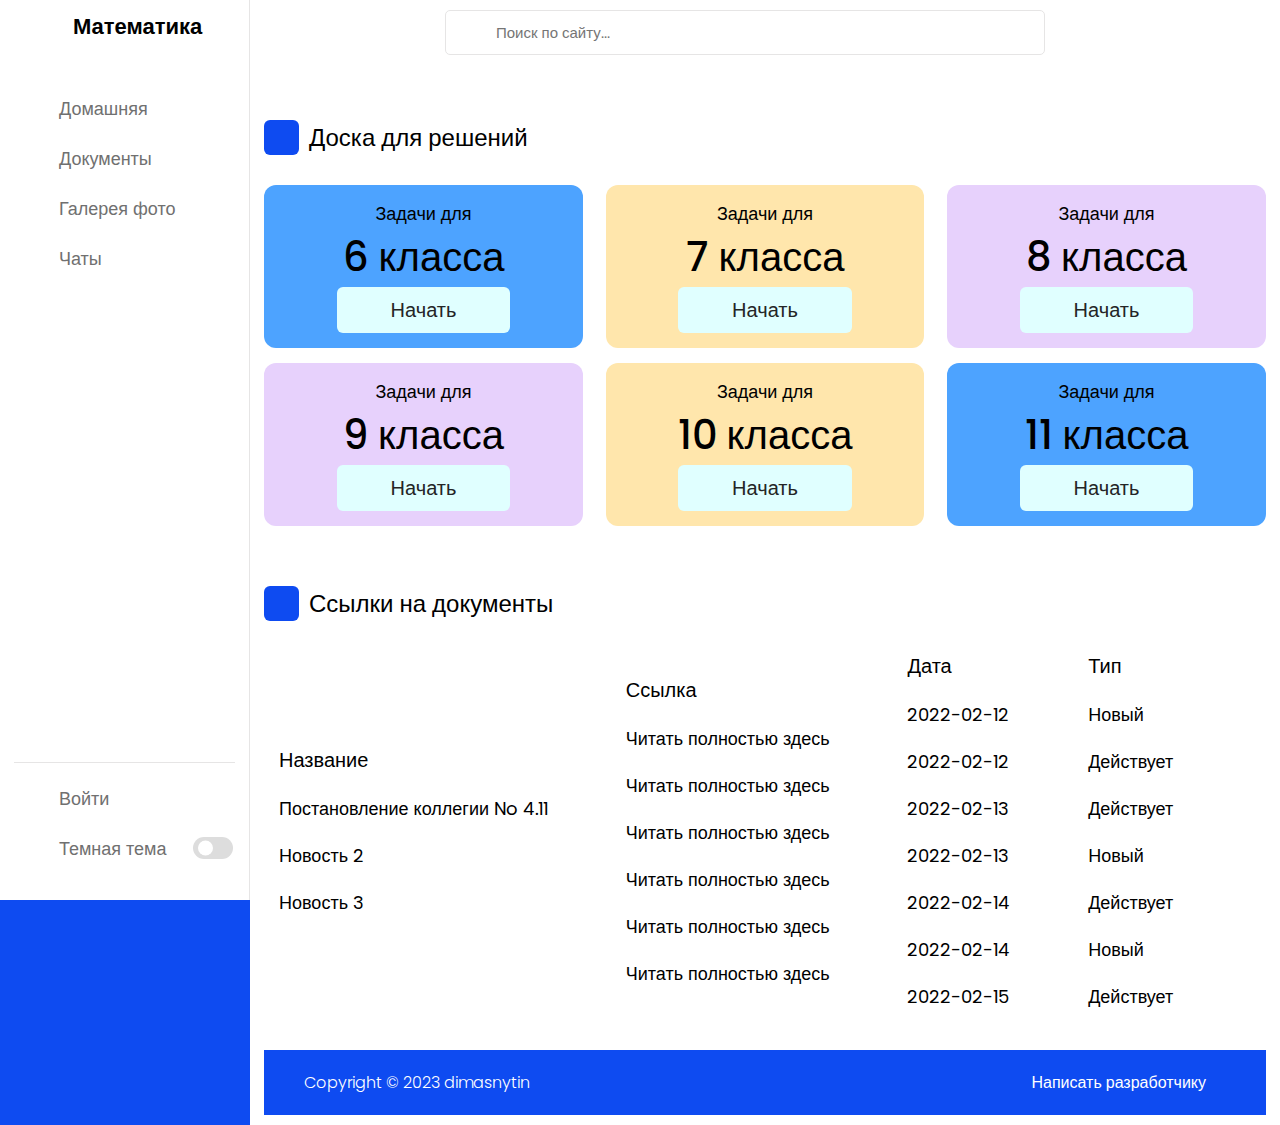
==== index.html @ 53bbb55c "add" ====
<!DOCTYPE html>
<html lang="ru" dir="auto">
<head>
    <meta charset="UTF-8">
    <meta http-equiv="X-UA-Compatible" content="IE=edge">
    <meta name="viewport" content="width=device-width, initial-scale=1.0">
    <meta property="og:title" content="Кабинет математики">
    <meta property="og:site_name" content="">
    <meta property="og:url" content="">
    <meta property="og:description" content="Кабинет математики с тестами для 6 - 11 класса">
    <meta property="og:image" content="./Images/1.jpg">
    <meta property="og:image:width" content="968" />
    <meta property="og:image:height" content="504" />
    <link rel="stylesheet" href="style.css">
    <link rel="stylesheet" href="https://unicons.iconscout.com/release/v4.0.0/css/line.css">

    <title>Кабинет математики</title> 
</head>
<body>
    <nav>
        <div class="logo-name">
            <div class="logo-image">
              <span class="logo_name"></span>
                <!-- <img src="images/logo.png" alt=""> -->
            </div>

            <span class="logo_name">Математика</span>
        </div>

        <div class="menu-items">
            <ul class="nav-links">
                <li><a href="index.html">
                    <i class="uil uil-estate"></i>
                    <span class="link-name">Домашняя</span>
                </a></li>
                <li><a href="document.html">
                    <i class="uil uil-files-landscapes"></i>
                    <span class="link-name">Документы</span>
                </a></li>
                <li><a href="gallery.html">
                    <i class="uil uil-thumbs-up"></i>
                    <span class="link-name">Галерея фото</span>
                </a></li>
                <!-- <li><a href="#">
                    <i class="uil uil-thumbs-up"></i>
                    <span class="link-name">Like</span>
                </a></li> -->
                <li><a href="#">
                    <i class="uil uil-comments"></i>
                    <span class="link-name">Чаты</span>
                </a></li>
                <!-- <li><a href="#">
                    <i class="uil uil-share"></i>
                    <span class="link-name">Share</span>
                </a></li> -->
            </ul>
            
            <ul class="logout-mode">
                <li><a href="#">
                    <i class="uil uil-signout"></i>
                    <span class="link-name">Войти</span>
                </a></li>

                <li class="mode">
                    <a href="#">
                        <i class="uil uil-moon"></i>
                    <span class="link-name">Темная тема</span>
                </a>

                <div class="mode-toggle">
                  <span class="switch"></span>
                </div>
            </li>
            </ul>
        </div>
    </nav>

    <section class="dashboard">
        <div class="top">
            <i class="uil uil-bars sidebar-toggle"></i>

            <div class="search-box">
                <i class="uil uil-search"></i>
                <input type="text" placeholder="Поиск по сайту...">
            </div>
            
            <img src="images/profile.jpg" alt="">
        </div>

        <div class="dash-content">

            <div class="overview">
                <div class="title">
                    <i class="uil uil-tachometer-fast-alt"></i>
                    <span class="text">Доска для решений</span>
                </div>

                <div class="boxes">
                    <div href="#" class="box box1">
                        <i class="uil uil-files-landscapes"></i>
                        <!-- <i class="uil uil-thumbs-up"></i> -->
                        <span class="text">Задачи для</span>
                        <span class="number">6 класса</span>
                        <a href="#" target="_blank"><button class="box-btn">Начать</button></a>
                    </div>

                    <div class="box box2">
                        <i class="uil uil-files-landscapes"></i>
                        <span class="text">Задачи для</span>
                        <span class="number">7 класса</span>
                        <a href="#" target="_blank"><button class="box-btn">Начать</button></a>
                    </div>

                    <div class="box box3">
                        <i class="uil uil-files-landscapes"></i>
                        <span class="text">Задачи для</span>
                        <span class="number">8 класса</span>
                        <a href="#" target="_blank"><button class="box-btn">Начать</button></a>
                    </div>

                    <div class="box box3" style="margin-top: 15px;">
                      <i class="uil uil-files-landscapes"></i>
                      <span class="text">Задачи для</span>
                      <span class="number">9 класса</span>
                      <a href="#" target="_blank"><button class="box-btn">Начать</button></a>
                    </div>

                    <div class="box box2" style="margin-top: 15px;">
                      <i class="uil uil-files-landscapes"></i>
                      <span class="text">Задачи для</span>
                      <span class="number">10 класса</span>
                      <a href="#" target="_blank"><button class="box-btn">Начать</button></a>
                    </div>

                    <div class="box box1" style="margin-top: 15px;">
                      <i class="uil uil-files-landscapes"></i>
                      <span class="text">Задачи для</span>
                      <span class="number">11 класса</span>
                      <a href="#" target="_blank"><button class="box-btn">Начать</button></a>
                    </div>
                    
                </div>
            </div>

            <div class="activity" id="link">
                <div class="title">
                    <i class="uil uil-clock-three"></i>
                    <span class="text">Ссылки на документы</span>
                </div>

                <div class="activity-data">
                    <div class="data names">
                        <span class="data-title">Название</span>
                        <span class="data-list">Постановление коллегии No 4.11</span>
                        <span class="data-list">Новость 2</span>
                        <span class="data-list">Новость 3</span>
                    </div>
                    <div class="data email">
                        <span class="data-title">Ссылка</span>
                        <a target="_blank" href="https://drive.google.com/file/d/1ecSXaBvtA6Xa_SGWwWv4cwvG-Q036D1-/view?usp=sharing" class="data-list">Читать полностью здесь</a>
                        <a href="#" class="data-list">Читать полностью здесь</a>
                        <a href="#" class="data-list">Читать полностью здесь</a>
                        <a href="#" class="data-list">Читать полностью здесь</a>
                        <a href="#" class="data-list">Читать полностью здесь</a>
                        <a href="#" class="data-list">Читать полностью здесь</a>
                    </div>
                    <div class="data joined">
                        <span class="data-title">Дата</span>
                        <span class="data-list">2022-02-12</span>
                        <span class="data-list">2022-02-12</span>
                        <span class="data-list">2022-02-13</span>
                        <span class="data-list">2022-02-13</span>
                        <span class="data-list">2022-02-14</span>
                        <span class="data-list">2022-02-14</span>
                        <span class="data-list">2022-02-15</span>
                    </div>
                    <div class="data type">
                        <span class="data-title">Тип</span>
                        <span class="data-list">Новый</span>
                        <span class="data-list">Действует</span>
                        <span class="data-list">Действует</span>
                        <span class="data-list">Новый</span>
                        <span class="data-list">Действует</span>
                        <span class="data-list">Новый</span>
                        <span class="data-list">Действует</span>
                    </div>
                    <div class="data status">
                        <span class="data-title"></span>
                        <span class="data-list"></span>
                        <span class="data-list"></span>
                        <span class="data-list"></span>
                        <span class="data-list"></span>
                        <span class="data-list"></span>
                        <span class="data-list"></span>
                        <span class="data-list"></span>
                    </div>
                </div>
            </div>

            <footer class="footer">

              <div class="bottom-details">
                <div class="bottom_text">
                  <span class="copyright_text">Copyright © 2023 <a href="https://dimasnytin.github.io/cv/">dimasnytin</a></span>
                  <span class="policy_terms">
                    <a href="https://dimasnytin.github.io/cv/">Написать разработчику</a>
                    <a href="#"></a>
                  </span>
                </div>
              </div>

            </footer>
        </div>
    </section>

    <script src="script.js"></script>
</body>
</html>
---- style.css ----
/* ===== Google Font Import - Poppins ===== */
@import url('https://fonts.googleapis.com/css2?family=Poppins:wght@200;300;400;500;600&display=swap');
*{
    margin: 0;
    padding: 0;
    box-sizing: border-box;
    font-family: 'Poppins', sans-serif;
}

:root{
    /* ===== Colors ===== */
    --primary-color: #0E4BF1;
    --panel-color: #FFF;
    --text-color: #000;
    --black-light-color: #707070;
    --border-color: #e6e5e5;
    --toggle-color: #DDD;
    --box1-color: #4DA3FF;
    --box2-color: #FFE6AC;
    --box3-color: #E7D1FC;
    --title-icon-color: #fff;
    
    /* ====== Transition ====== */
    --tran-05: all 0.5s ease;
    --tran-03: all 0.3s ease;
    --tran-03: all 0.2s ease;
}

body{
    min-height: 100vh;
    background-color: var(--primary-color);
}
body.dark{
    --primary-color: #3A3B3C;
    --panel-color: #242526;
    --text-color: #CCC;
    --black-light-color: #CCC;
    --border-color: #4D4C4C;
    --toggle-color: #FFF;
    --box1-color: #3A3B3C;
    --box2-color: #3A3B3C;
    --box3-color: #3A3B3C;
    --title-icon-color: #CCC;
}
/* === Custom Scroll Bar CSS === */
::-webkit-scrollbar {
    width: 8px;
}
::-webkit-scrollbar-track {
    background: #f1f1f1;
}
::-webkit-scrollbar-thumb {
    background: var(--primary-color);
    border-radius: 12px;
    transition: all 0.3s ease;
}

::-webkit-scrollbar-thumb:hover {
    background: #0b3cc1;
}

body.dark::-webkit-scrollbar-thumb:hover,
body.dark .activity-data::-webkit-scrollbar-thumb:hover{
    background: #3A3B3C;
}

nav{
    position: fixed;
    top: 0;
    left: 0;
    height: 100%;
    width: 250px;
    padding: 10px 14px;
    background-color: var(--panel-color);
    border-right: 1px solid var(--border-color);
    transition: var(--tran-05);
}
nav.close{
    width: 73px;
}
nav .logo-name{
    display: flex;
    align-items: center;
}
nav .logo-image{
    display: flex;
    justify-content: center;
    min-width: 45px;
}
nav .logo-image img{
    width: 40px;
    object-fit: cover;
    border-radius: 50%;
}

nav .logo-name .logo_name{
    font-size: 22px;
    font-weight: 600;
    color: var(--text-color);
    margin-left: 14px;
    transition: var(--tran-05);
}
nav.close .logo_name{
    opacity: 0;
    pointer-events: none;
}
nav .menu-items{
    margin-top: 40px;
    height: calc(100% - 90px);
    display: flex;
    flex-direction: column;
    justify-content: space-between;
}
.menu-items li{
    list-style: none;
}
.menu-items li a{
    display: flex;
    align-items: center;
    height: 50px;
    text-decoration: none;
    position: relative;
}
.nav-links li a:hover:before{
    content: "";
    position: absolute;
    left: -7px;
    height: 5px;
    width: 5px;
    border-radius: 50%;
    background-color: var(--primary-color);
}
body.dark li a:hover:before{
    background-color: var(--text-color);
}
.menu-items li a i{
    font-size: 24px;
    min-width: 45px;
    height: 100%;
    display: flex;
    align-items: center;
    justify-content: center;
    color: var(--black-light-color);
}
.menu-items li a .link-name{
    font-size: 18px;
    font-weight: 400;
    color: var(--black-light-color);    
    transition: var(--tran-05);
}
nav.close li a .link-name{
    opacity: 0;
    pointer-events: none;
}
.nav-links li a:hover i,
.nav-links li a:hover .link-name{
    color: var(--primary-color);
}
body.dark .nav-links li a:hover i,
body.dark .nav-links li a:hover .link-name{
    color: var(--text-color);
}
.menu-items .logout-mode{
    padding-top: 10px;
    border-top: 1px solid var(--border-color);
}
.menu-items .mode{
    display: flex;
    align-items: center;
    white-space: nowrap;
}
.menu-items .mode-toggle{
    position: absolute;
    right: 14px;
    height: 50px;
    min-width: 45px;
    display: flex;
    align-items: center;
    justify-content: center;
    cursor: pointer;
}
.mode-toggle .switch{
    position: relative;
    display: inline-block;
    height: 22px;
    width: 40px;
    border-radius: 25px;
    background-color: var(--toggle-color);
}
.switch:before{
    content: "";
    position: absolute;
    left: 5px;
    top: 50%;
    transform: translateY(-50%);
    height: 15px;
    width: 15px;
    background-color: var(--panel-color);
    border-radius: 50%;
    transition: var(--tran-03);
}
body.dark .switch:before{
    left: 20px;
}

.dashboard{
    position: relative;
    left: 250px;
    background-color: var(--panel-color);
    min-height: 100vh;
    width: calc(100% - 250px);
    padding: 10px 14px;
    transition: var(--tran-05);
}
nav.close ~ .dashboard{
    left: 73px;
    width: calc(100% - 73px);
}
.dashboard .top{
    position: fixed;
    top: 0;
    left: 250px;
    display: flex;
    width: calc(100% - 250px);
    justify-content: space-between;
    align-items: center;
    padding: 10px 14px;
    background-color: var(--panel-color);
    transition: var(--tran-05);
    z-index: 10;
}
nav.close ~ .dashboard .top{
    left: 73px;
    width: calc(100% - 73px);
}
.dashboard .top .sidebar-toggle{
    font-size: 26px;
    color: var(--text-color);
    cursor: pointer;
}
.dashboard .top .search-box{
    position: relative;
    height: 45px;
    max-width: 600px;
    width: 100%;
    margin: 0 30px;
}
.top .search-box input{
    position: absolute;
    border: 1px solid var(--border-color);
    background-color: var(--panel-color);
    padding: 0 25px 0 50px;
    border-radius: 5px;
    height: 100%;
    width: 100%;
    color: var(--text-color);
    font-size: 15px;
    font-weight: 400;
    outline: none;
}
.top .search-box i{
    position: absolute;
    left: 15px;
    font-size: 22px;
    z-index: 10;
    top: 50%;
    transform: translateY(-50%);
    color: var(--black-light-color);
}
.top img{
    width: 40px;
    border-radius: 50%;
}
.dashboard .dash-content{
    padding-top: 50px;
}
.dash-content .title{
    display: flex;
    align-items: center;
    margin: 60px 0 30px 0;
}
.dash-content .title i{
    position: relative;
    height: 35px;
    width: 35px;
    background-color: var(--primary-color);
    border-radius: 6px;
    color: var(--title-icon-color);
    display: flex;
    align-items: center;
    justify-content: center;
    font-size: 24px;
}
.dash-content .title .text{
    font-size: 24px;
    font-weight: 500;
    color: var(--text-color);
    margin-left: 10px;
}
.dash-content .boxes{
    display: flex;
    align-items: center;
    justify-content: space-between;
    flex-wrap: wrap;
}
.dash-content .boxes .box{
    display: flex;
    flex-direction: column;
    align-items: center;
    border-radius: 12px;
    width: calc(100% / 3 - 15px);
    padding: 15px 20px;
    background-color: var(--box1-color);
    transition: var(--tran-05);
}
.boxes .box i{
    font-size: 35px;
    color: var(--text-color);
}
.boxes .box .text{
    white-space: nowrap;
    font-size: 18px;
    font-weight: 500;
    color: var(--text-color);
}
.boxes .box .number{
    font-size: 40px;
    font-weight: 500;
    color: var(--text-color);
}
.boxes .box.box2{
    background-color: var(--box2-color);
}
.boxes .box.box3{
    background-color: var(--box3-color);
}

button {
  padding: 8px 54px;
  font-size: 20px;
  outline: none;
  border: none;
  /* background-color: #4070f4; */
  /* color: #fff; */
  background-color: lightcyan;
  color: #242526;
  border-radius: 6px;
  cursor: pointer;
  transition: 0.3s;
}

button:hover {
  background-color: #0e4bf1;
  color: var(--panel-color);
}

.dash-content .activity .activity-data{
    display: flex;
    justify-content: space-between;
    align-items: center;
    width: 100%;
}

.activity .activity-data{
    display: flex;
}
.activity-data .data{
    display: flex;
    flex-direction: column;
    margin: 0 15px;
}
.activity-data .data-title{
    font-size: 20px;
    font-weight: 500;
    color: var(--text-color);
}
.activity-data .data .data-list{
    font-size: 18px;
    font-weight: 400;
    margin-top: 20px;
    text-decoration: none;
    white-space: nowrap;
    color: var(--text-color);
}

.activity-data .data .data-list:hover{
  color: var(--primary-color);
}

/* gallery style */
.image-mosaic {
  display: grid;
  gap: 1rem;
  grid-template-columns: repeat(auto-fit, minmax(240px, 1fr));
  grid-auto-rows: 240px;
}

.card {
  display: flex;
  flex-direction: column;
  justify-content: center;
  align-items: center;
  background: #353535;
  font-size: 3rem;
  color: #fff;
  box-shadow: rgba(3, 8, 20, 0.1) 0px 0.15rem 0.5rem, rgba(2, 8, 20, 0.1) 0px 0.075rem 0.175rem;
  height: 100%;
  width: 100%;
  border-radius: 4px;
  transition: all 500ms;
  overflow: hidden;
  background-size: cover;
  background-position: center;
  background-repeat: no-repeat;
  padding: 0;
  margin: 0;
}


/* mobile style */

@media (max-width: 1000px) {
    nav{
        width: 73px;
    }
    nav.close{
        width: 250px;
    }
    nav .logo_name{
        opacity: 0;
        pointer-events: none;
    }
    nav.close .logo_name{
        opacity: 1;
        pointer-events: auto;
    }
    nav li a .link-name{
        opacity: 0;
        pointer-events: none;
    }
    nav.close li a .link-name{
        opacity: 1;
        pointer-events: auto;
    }
    nav ~ .dashboard{
        left: 73px;
        width: calc(100% - 73px);
    }
    nav.close ~ .dashboard{
        left: 250px;
        width: calc(100% - 250px);
    }
    nav ~ .dashboard .top{
        left: 73px;
        width: calc(100% - 73px);
    }
    nav.close ~ .dashboard .top{
        left: 250px;
        width: calc(100% - 250px);
    }
    .activity .activity-data{
        overflow-X: scroll;
    }
}

@media (max-width: 780px) {
    .dash-content .boxes .box{
        width: calc(100% / 2 - 15px);
        margin-top: 15px;
    }
}

/* from gallery mobile */
@media screen and (min-width: 600px) {
  .card-tall {
    grid-row: span 2 / auto;
  }

  .card-wide {
    grid-column: span 2 / auto;
  }
}

@media (max-width: 560px) {
    .dash-content .boxes .box{
        width: 100% ;
    }
}
@media (max-width: 400px) {
    nav{
        width: 0px;
    }
    nav.close{
        width: 73px;
    }
    nav .logo_name{
        opacity: 0;
        pointer-events: none;
    }
    nav.close .logo_name{
        opacity: 0;
        pointer-events: none;
    }
    nav li a .link-name{
        opacity: 0;
        pointer-events: none;
    }
    nav.close li a .link-name{
        opacity: 0;
        pointer-events: none;
    }
    nav ~ .dashboard{
        left: 0;
        width: 100%;
    }
    nav.close ~ .dashboard{
        left: 73px;
        width: calc(100% - 73px);
    }
    nav ~ .dashboard .top{
        left: 0;
        width: 100%;
    }
    nav.close ~ .dashboard .top{
        left: 0;
        width: 100%;
    }
}

/* стили нижний футер колотун */

footer .bottom-details {
  margin-top: 40px;
  width: 100%;
  background: var(--primary-color);
}

footer .bottom-details .bottom_text {
  max-width: 1250px;
  margin: auto;
  padding: 20px 40px;
  display: flex;
  justify-content: space-between;
}

.bottom-details .bottom_text span,
.bottom-details .bottom_text a {
  font-size: 16px;
  font-weight: 300;
  color: #fff;
  opacity: 1;
  text-decoration: none;
}

.bottom-details .bottom_text a:hover {
  opacity: 1;
  text-decoration: underline;
}

.bottom-details .bottom_text a {
  margin-right: 10px;
}

@media (max-width: 900px) {
  footer .content .link-boxes {
    flex-wrap: wrap;
  }

  footer .content .link-boxes .input-box {
    width: 40%;
    margin-top: 10px;
  }
}

@media (max-width: 700px) {
  footer {
    position: relative;
  }

  .content .top .logo-details {
    font-size: 26px;
  }

  .content .top .media-icons a {
    height: 35px;
    width: 35px;
    font-size: 14px;
    line-height: 35px;
  }

  footer .content .link-boxes .box {
    width: calc(100% / 3 - 10px);
  }

  footer .content .link-boxes .input-box {
    width: 60%;
  }

  .bottom-details .bottom_text span,
  .bottom-details .bottom_text a {
    font-size: 12px;
  }
}

@media (max-width: 520px) {
  footer::before {
    top: 145px;
  }

  footer .content .top {
    flex-direction: column;
  }

  .content .top .media-icons {
    margin-top: 16px;
  }

  footer .content .link-boxes .box {
    width: calc(100% / 2 - 10px);
  }

  footer .content .link-boxes .input-box {
    width: 100%;
  }
}
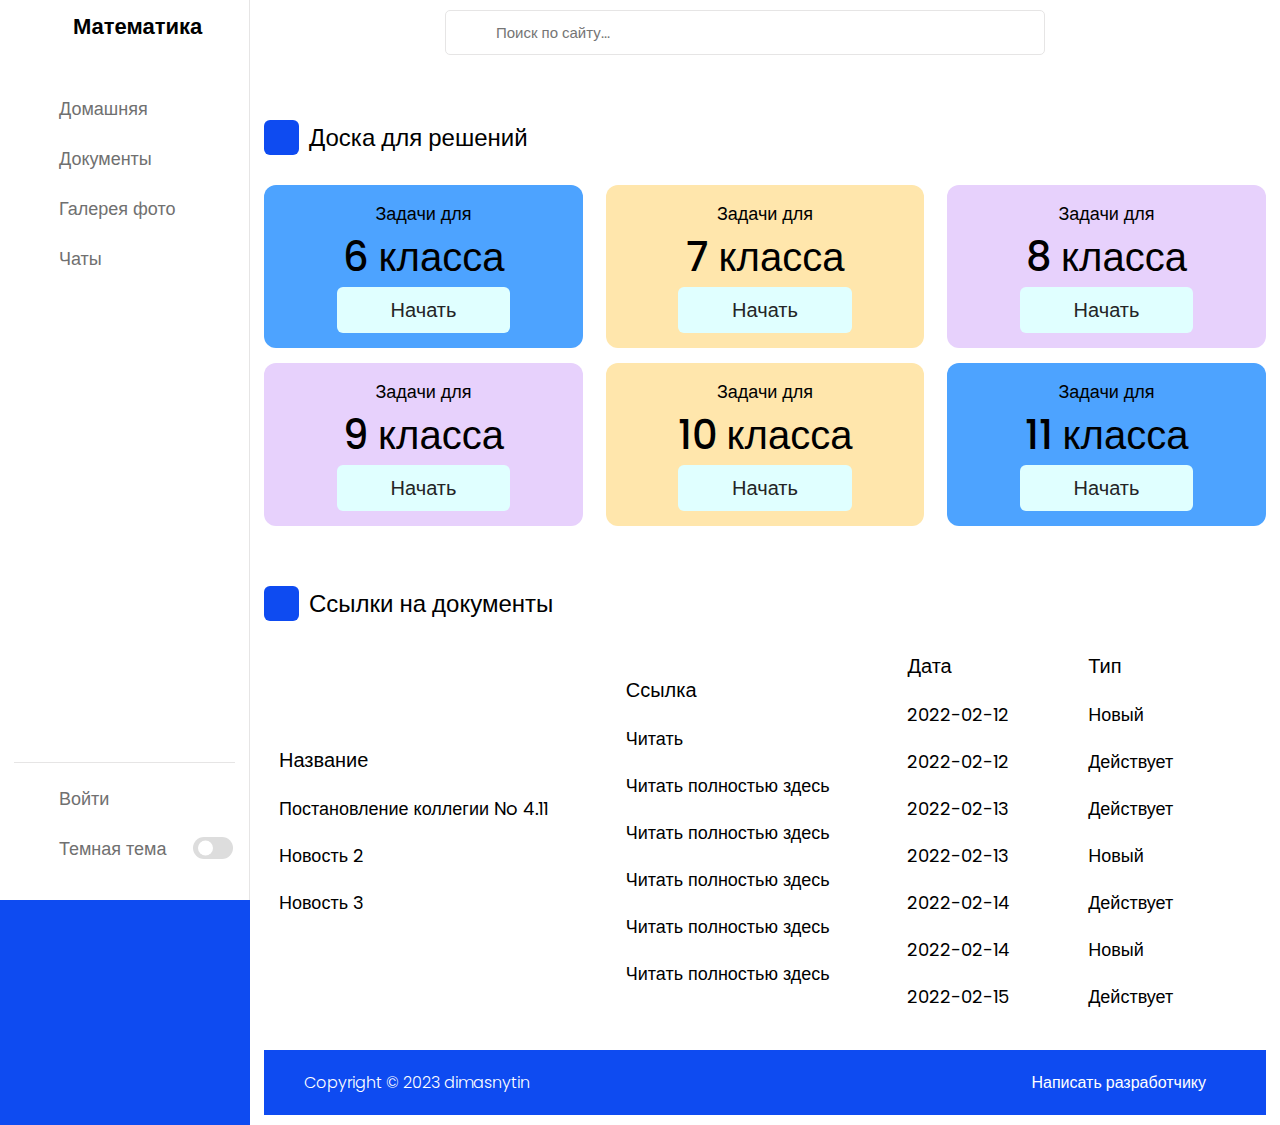
==== commit f708708a: "просто читать название кнопки" ====
--- a/index.html
+++ b/index.html
@@ -157,7 +157,8 @@
                     </div>
                     <div class="data email">
                         <span class="data-title">Ссылка</span>
-                        <a target="_blank" href="https://drive.google.com/file/d/1ecSXaBvtA6Xa_SGWwWv4cwvG-Q036D1-/view?usp=sharing" class="data-list">Читать полностью здесь</a>
+                        <a target="_blank" href="https://drive.google.com/file/d/1ecSXaBvtA6Xa_SGWwWv4cwvG-Q036D1-/view?usp=sharing" class="data-list">Читать</a>
+
                         <a href="#" class="data-list">Читать полностью здесь</a>
                         <a href="#" class="data-list">Читать полностью здесь</a>
                         <a href="#" class="data-list">Читать полностью здесь</a>
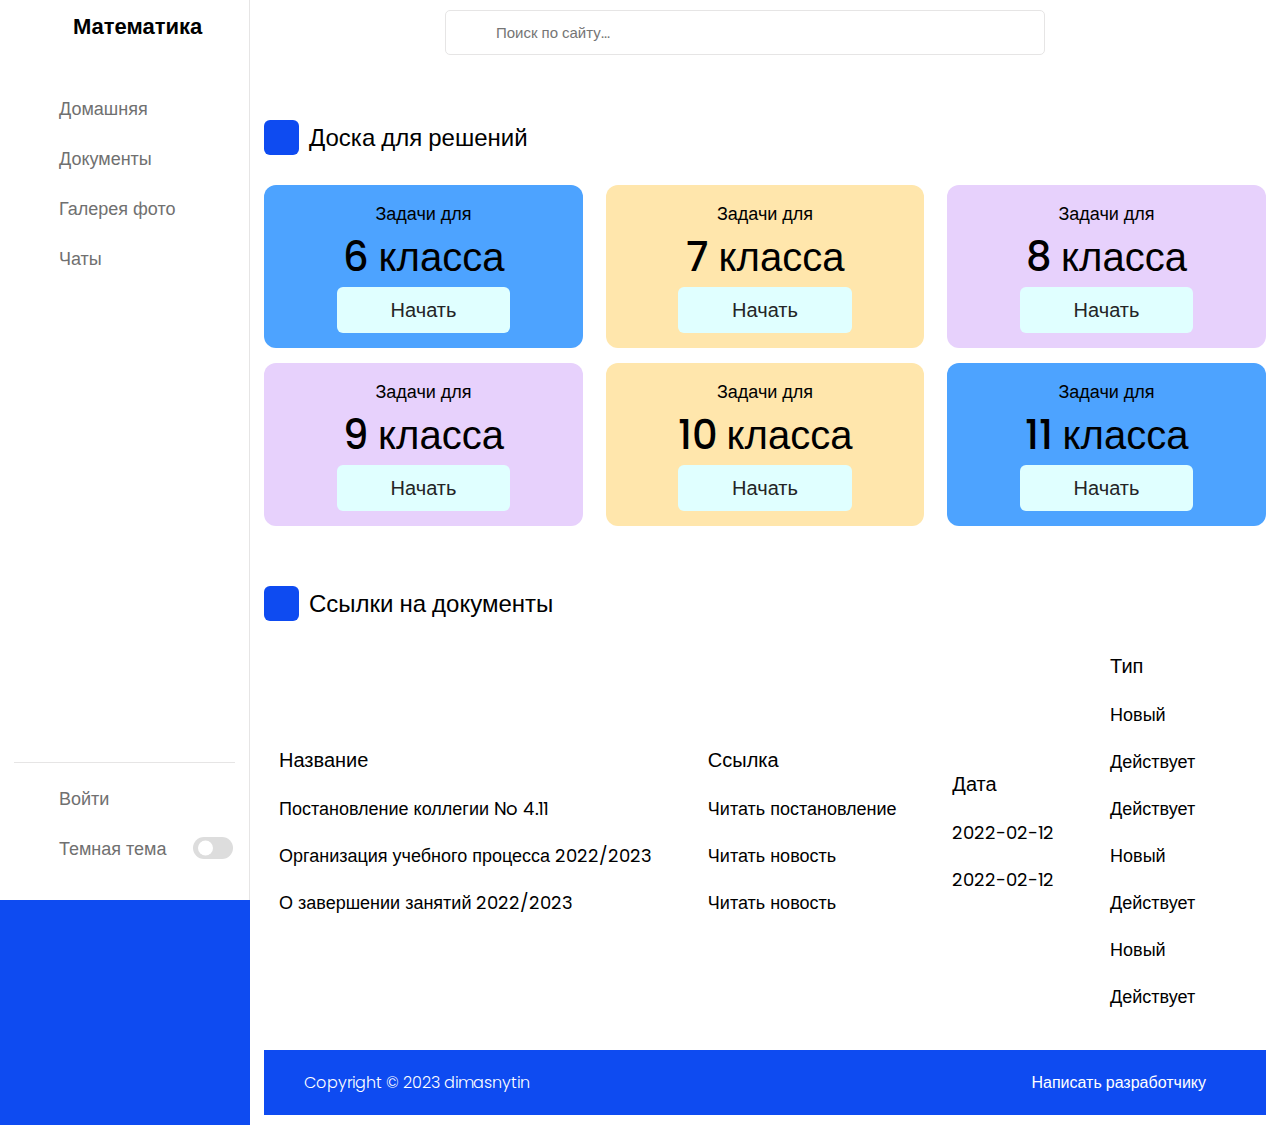
==== commit 454632f1: "add 2news" ====
--- a/index.html
+++ b/index.html
@@ -152,28 +152,23 @@
                     <div class="data names">
                         <span class="data-title">Название</span>
                         <span class="data-list">Постановление коллегии No 4.11</span>
-                        <span class="data-list">Новость 2</span>
-                        <span class="data-list">Новость 3</span>
+                        <span class="data-list">Организация учебного процесса 2022/2023</span>
+                        <span class="data-list">О завершении занятий 2022/2023</span>
                     </div>
                     <div class="data email">
                         <span class="data-title">Ссылка</span>
-                        <a target="_blank" href="https://drive.google.com/file/d/1ecSXaBvtA6Xa_SGWwWv4cwvG-Q036D1-/view?usp=sharing" class="data-list">Читать</a>
-
-                        <a href="#" class="data-list">Читать полностью здесь</a>
-                        <a href="#" class="data-list">Читать полностью здесь</a>
-                        <a href="#" class="data-list">Читать полностью здесь</a>
-                        <a href="#" class="data-list">Читать полностью здесь</a>
-                        <a href="#" class="data-list">Читать полностью здесь</a>
+                        <a target="_blank" href="https://drive.google.com/file/d/1ecSXaBvtA6Xa_SGWwWv4cwvG-Q036D1-/view?usp=sharing" class="data-list">Читать постановление</a>
+
+                        <a target="_blank" href="https://adu.by/ru/homepage/obrazovatelnyj-protsess-2022-2023-uchebnyj-god/obshchee-srednee-obrazovanie-2022-2023/304-uchebnye-predmety-v-xi-klassy-2022-2023/3811-matematika.html" class="data-list">Читать новость</a>
+
+                        <a target="_blank" href="https://adu.by/ru/homepage/obrazovatelnyj-protsess-2022-2023-uchebnyj-god/obshchee-srednee-obrazovanie-2022-2023/3780-instruktivno-metodicheskie-pis-ma.html" class="data-list">Читать новость</a>
+                        
                     </div>
                     <div class="data joined">
                         <span class="data-title">Дата</span>
                         <span class="data-list">2022-02-12</span>
                         <span class="data-list">2022-02-12</span>
-                        <span class="data-list">2022-02-13</span>
-                        <span class="data-list">2022-02-13</span>
-                        <span class="data-list">2022-02-14</span>
-                        <span class="data-list">2022-02-14</span>
-                        <span class="data-list">2022-02-15</span>
+                        
                     </div>
                     <div class="data type">
                         <span class="data-title">Тип</span>
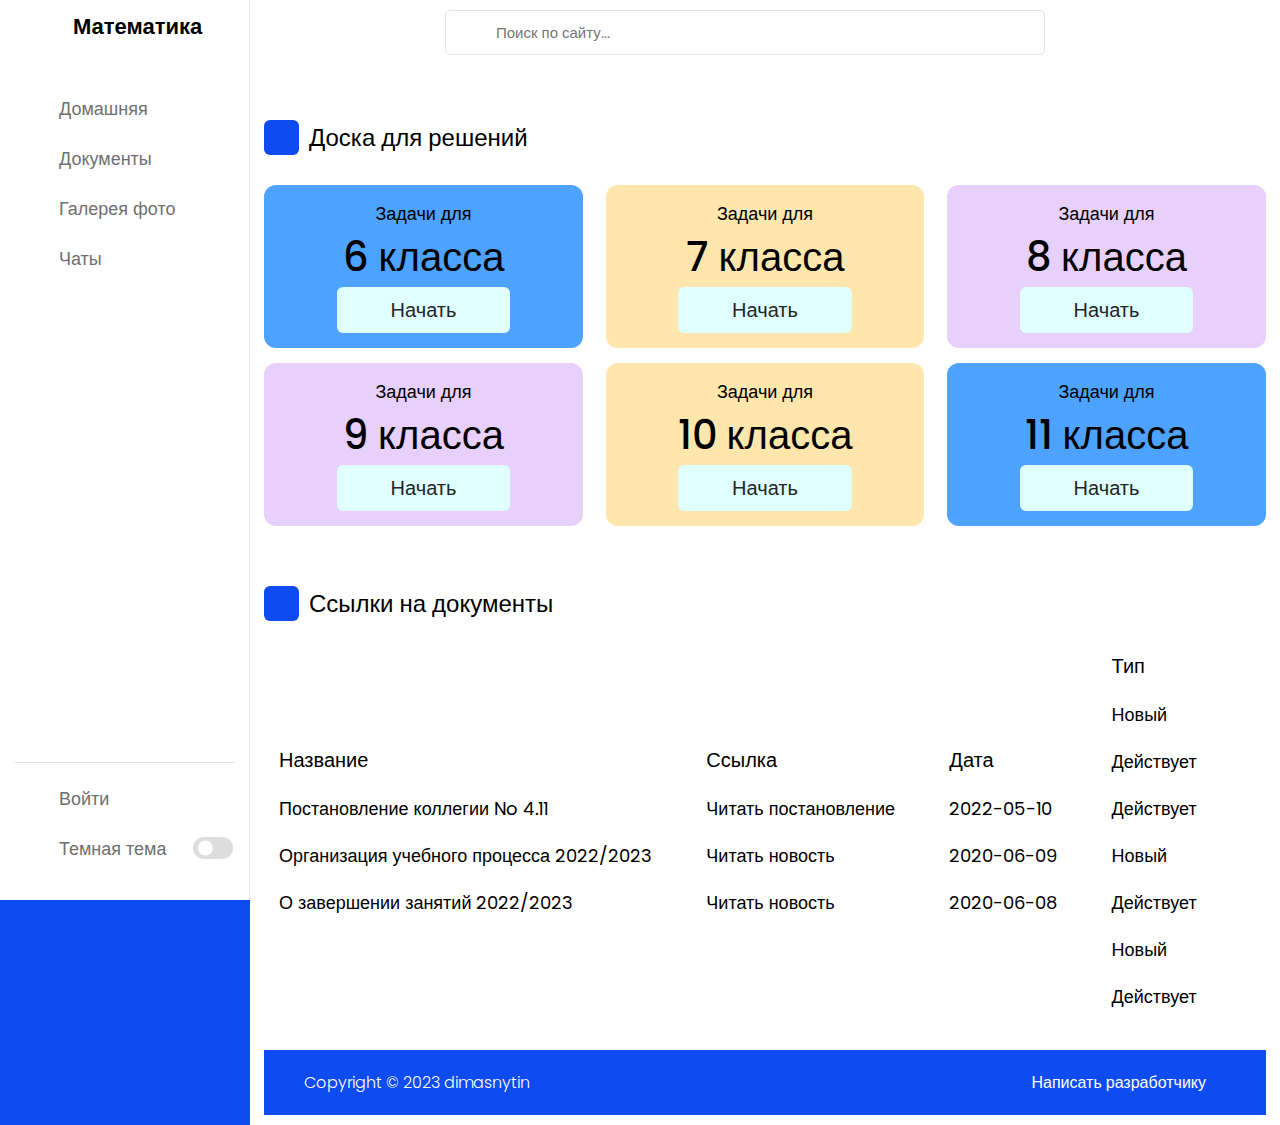
==== commit dc0e1b0a: "add data" ====
--- a/index.html
+++ b/index.html
@@ -166,8 +166,9 @@
                     </div>
                     <div class="data joined">
                         <span class="data-title">Дата</span>
-                        <span class="data-list">2022-02-12</span>
-                        <span class="data-list">2022-02-12</span>
+                        <span class="data-list">2022-05-10</span>
+                        <span class="data-list">2020-06-09</span>
+                        <span class="data-list">2020-06-08</span>
                         
                     </div>
                     <div class="data type">
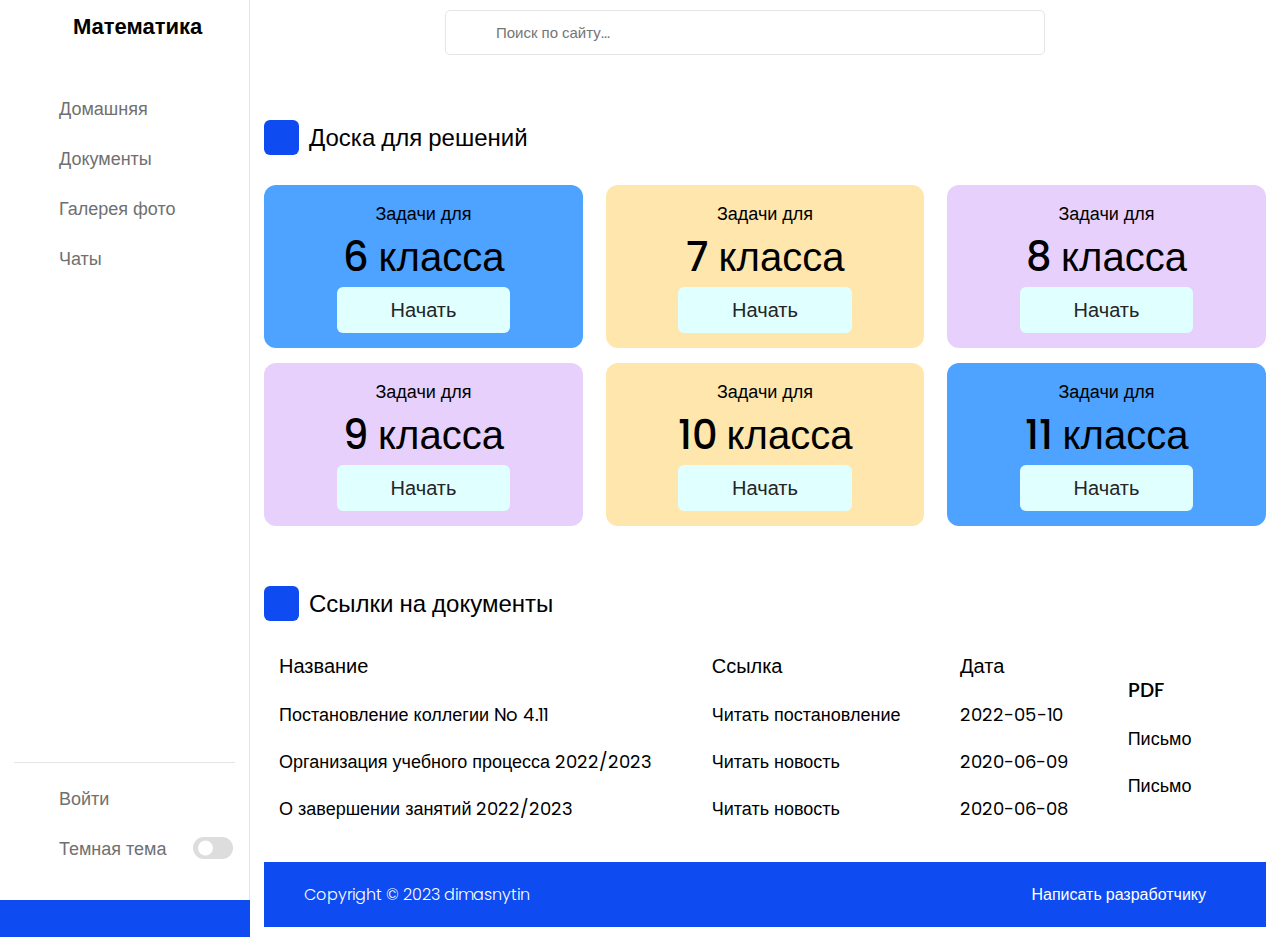
==== commit 06f8e7f5: "add new change" ====
--- a/index.html
+++ b/index.html
@@ -172,22 +172,13 @@
                         
                     </div>
                     <div class="data type">
-                        <span class="data-title">Тип</span>
-                        <span class="data-list">Новый</span>
-                        <span class="data-list">Действует</span>
-                        <span class="data-list">Действует</span>
-                        <span class="data-list">Новый</span>
-                        <span class="data-list">Действует</span>
-                        <span class="data-list">Новый</span>
-                        <span class="data-list">Действует</span>
+                        <span class="data-title">PDF</span>
+                        <span class="data-list">Письмо</span>
+                        <span class="data-list">Письмо</span>
+                        
                     </div>
                     <div class="data status">
                         <span class="data-title"></span>
-                        <span class="data-list"></span>
-                        <span class="data-list"></span>
-                        <span class="data-list"></span>
-                        <span class="data-list"></span>
-                        <span class="data-list"></span>
                         <span class="data-list"></span>
                         <span class="data-list"></span>
                     </div>
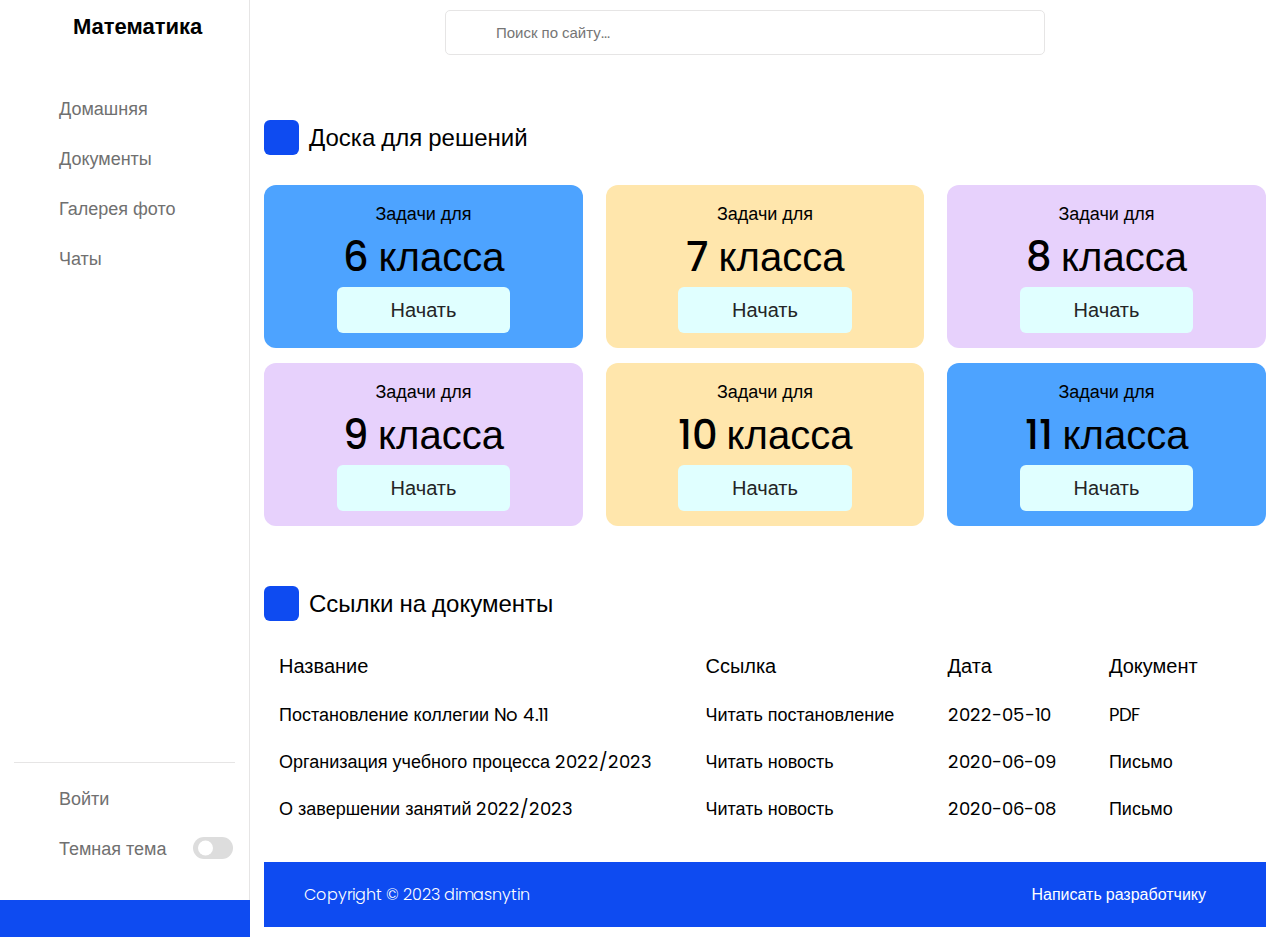
==== commit f858f565: "add pdf" ====
--- a/index.html
+++ b/index.html
@@ -172,7 +172,8 @@
                         
                     </div>
                     <div class="data type">
-                        <span class="data-title">PDF</span>
+                        <span class="data-title">Документ</span>
+                        <span class="data-list">PDF</span>
                         <span class="data-list">Письмо</span>
                         <span class="data-list">Письмо</span>
                         
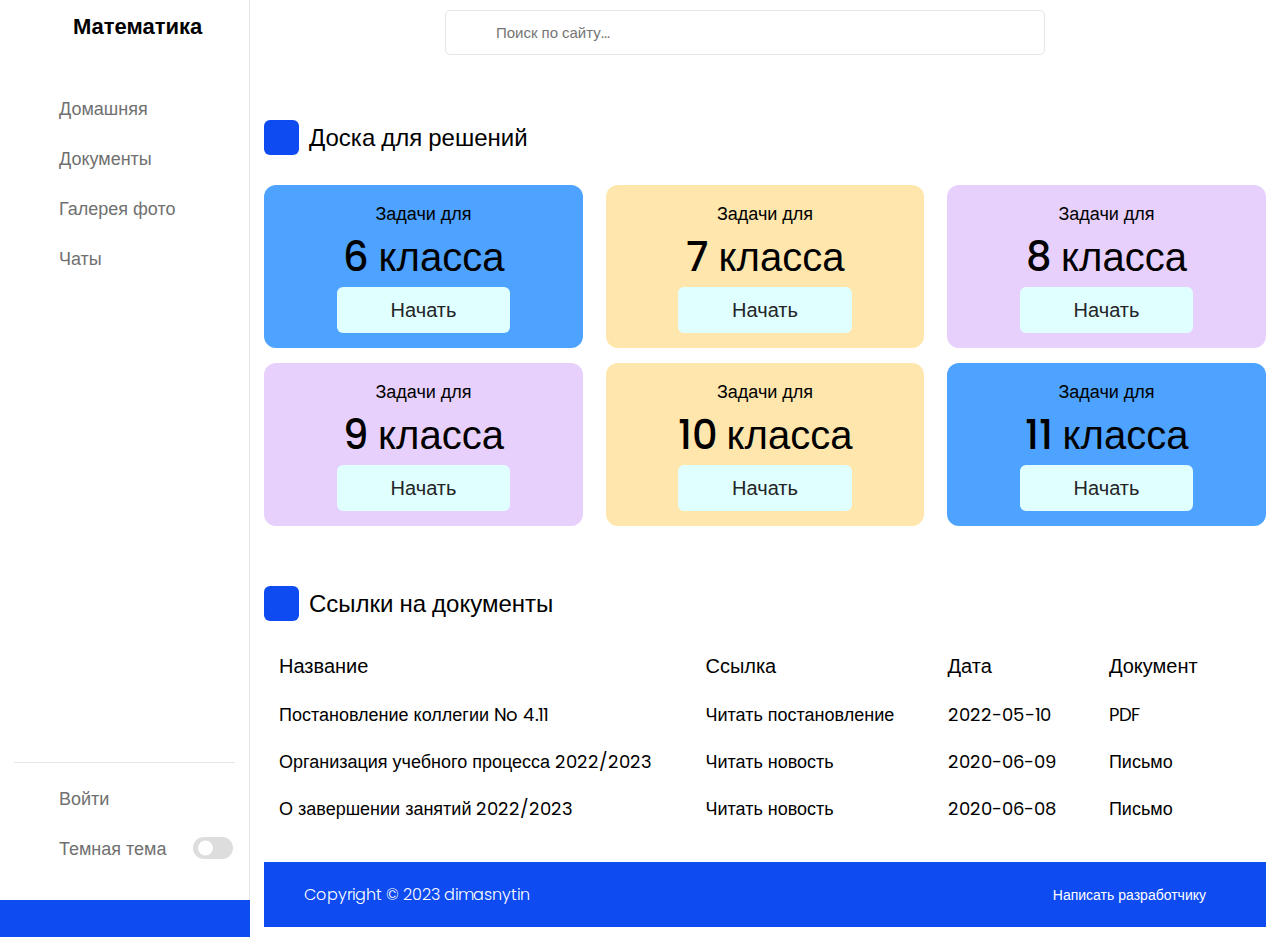
==== commit 98a9aa55: "add style footer" ====
--- a/index.html
+++ b/index.html
@@ -192,7 +192,7 @@
                 <div class="bottom_text">
                   <span class="copyright_text">Copyright © 2023 <a href="https://dimasnytin.github.io/cv/">dimasnytin</a></span>
                   <span class="policy_terms">
-                    <a href="https://dimasnytin.github.io/cv/">Написать разработчику</a>
+                    <a style="font-family: 'Poppins', sans-serif; font-size: 14px; font-weight: 500;" href="https://dimasnytin.github.io/cv/">Написать разработчику</a>
                     <a href="#"></a>
                   </span>
                 </div>
--- a/style.css
+++ b/style.css
@@ -561,6 +561,12 @@
   margin-right: 10px;
 }
 
+.copyright_text{
+  font-family: 'Poppins', sans-serif;
+  font-size: 14px;
+  font-weight: 500;
+}
+
 @media (max-width: 900px) {
   footer .content .link-boxes {
     flex-wrap: wrap;
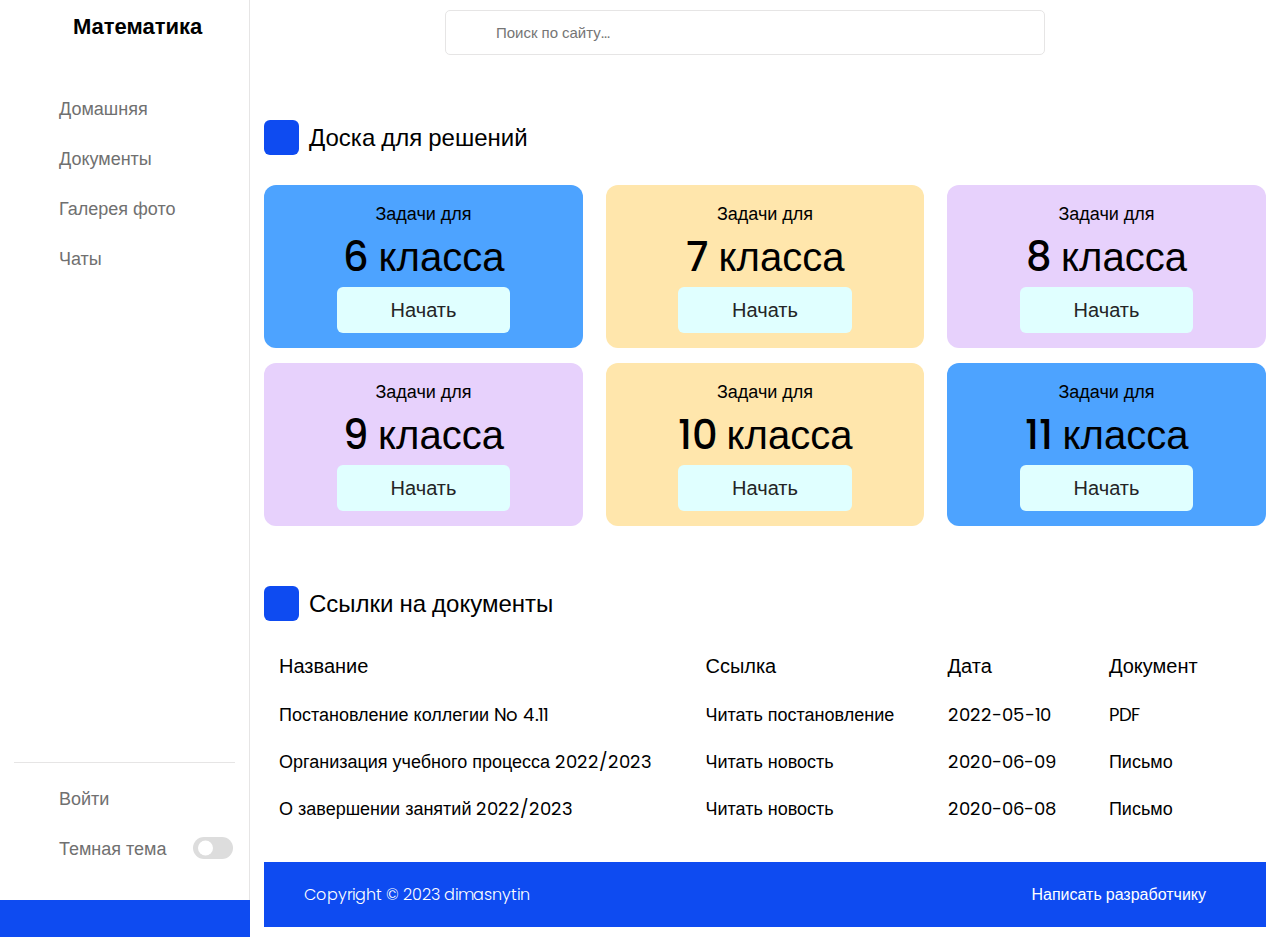
==== commit ff44d9be: "add" ====
--- a/index.html
+++ b/index.html
@@ -192,7 +192,7 @@
                 <div class="bottom_text">
                   <span class="copyright_text">Copyright © 2023 <a href="https://dimasnytin.github.io/cv/">dimasnytin</a></span>
                   <span class="policy_terms">
-                    <a style="font-family: 'Poppins', sans-serif; font-size: 14px; font-weight: 500;" href="https://dimasnytin.github.io/cv/">Написать разработчику</a>
+                    <a style="font-family: 'Poppins', sans-serif; font-size: 16px; font-weight: 300;" href="https://dimasnytin.github.io/cv/">Написать разработчику</a>
                     <a href="#"></a>
                   </span>
                 </div>
